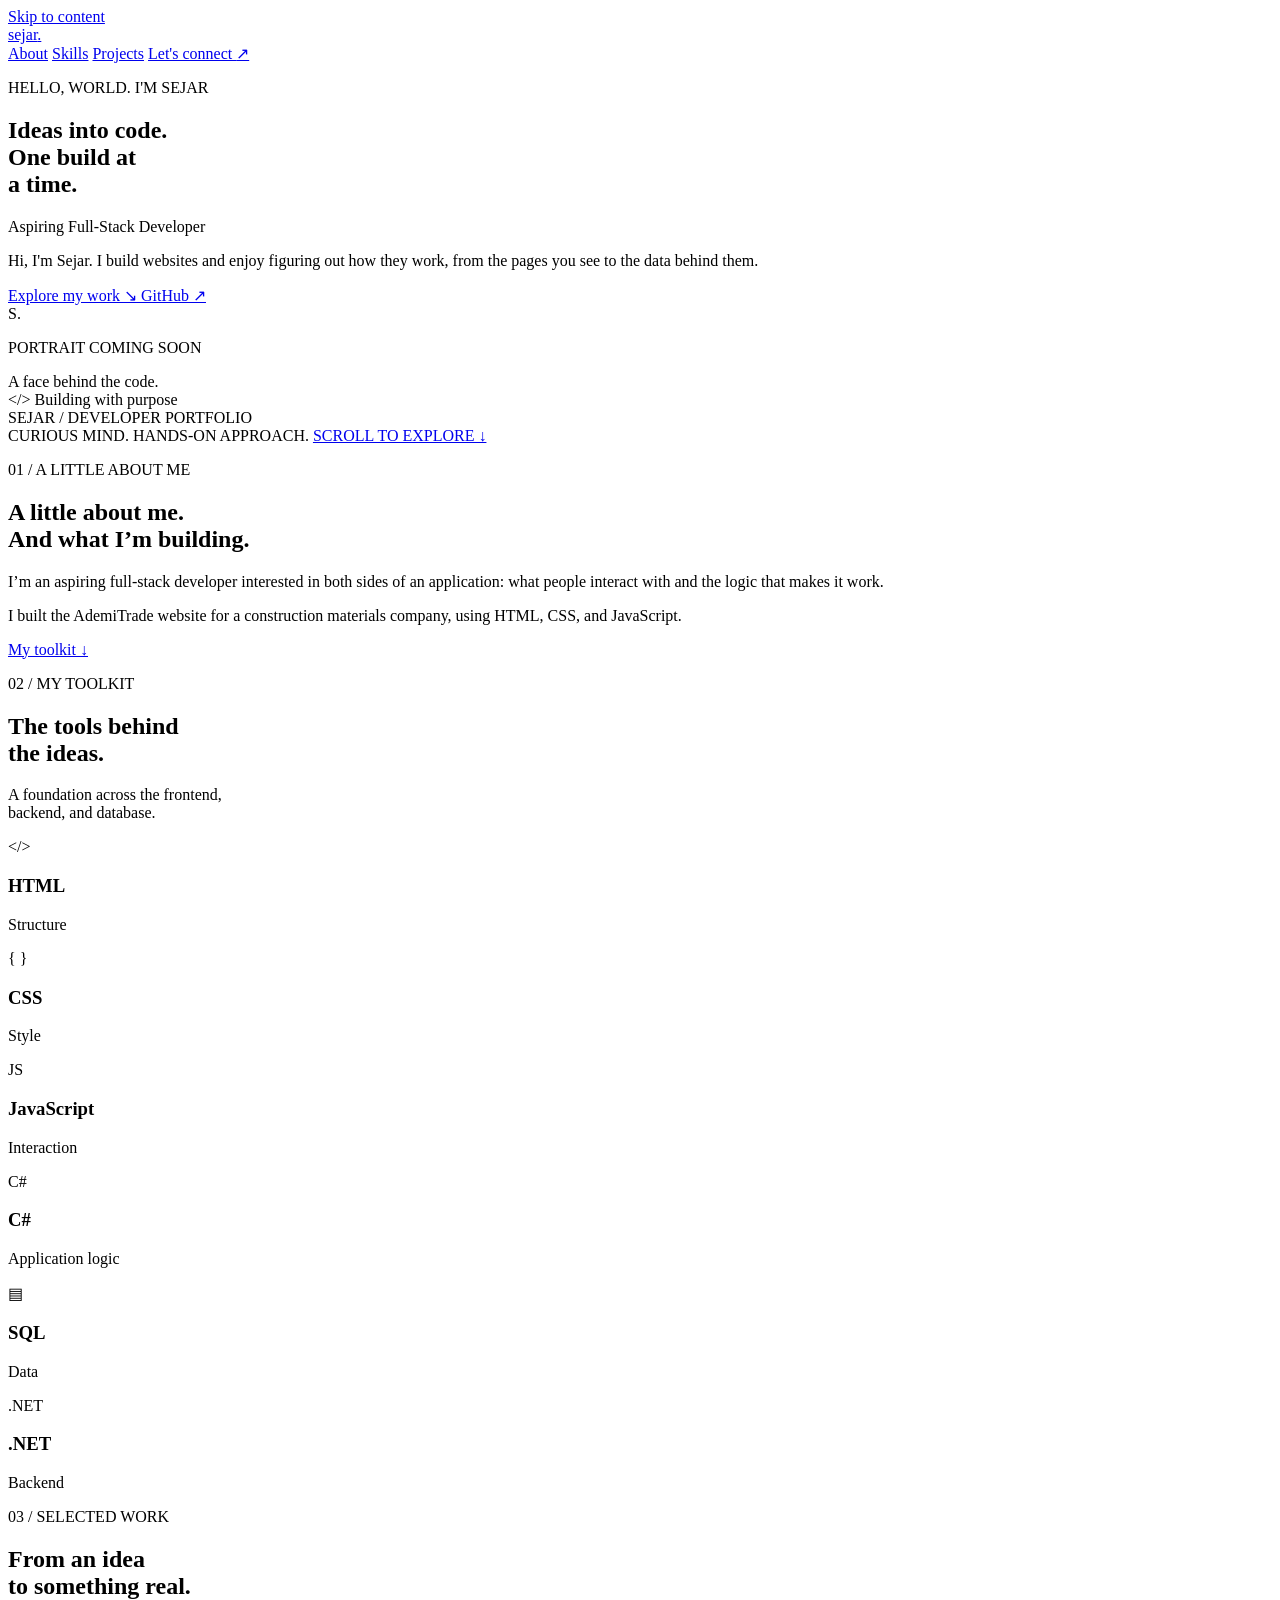
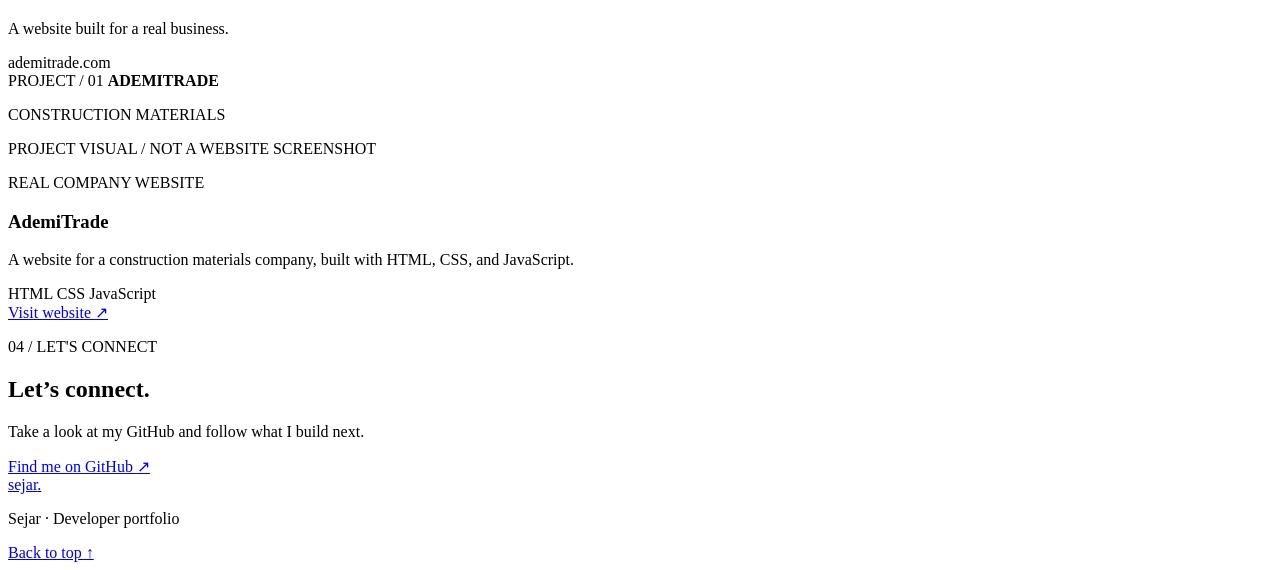
==== index.html @ 9a1b5f5c "Add index.html for portfolio" ====
<!doctype html>
<html lang="en">
  <head>
    <meta charset="UTF-8" />
    <meta name="viewport" content="width=device-width,initial-scale=1" />
    <meta
      name="description"
      content="Sejar | Aspiring Full-Stack Developer. Explore my skills and projects in web and .NET development."
    />
    <meta name="theme-color" content="#09090d" />
    <title>Sejar | Aspiring Full-Stack Developer</title>
    <link rel="stylesheet" href="style.css" />
  </head>
  <body>
    <a class="skip" href="#main">Skip to content</a>
    <header>
      <a class="logo" href="#home" aria-label="Sejar home"
        >sejar<span>.</span>
      </a>
      <nav aria-label="Main navigation">
        <a href="#about">About</a>
        <a href="#skills">Skills</a>
        <a href="#projects">Projects</a>
        <a class="nav-contact" href="#contact"
          >Let's connect <span>↗</span>
        </a>
      </nav>
    </header>
    <main id="main">
      <section class="hero wrap" id="home">
        <div class="hero-copy">
          <p class="eyebrow">
            <span class="dot"> </span> HELLO, WORLD. I'M SEJAR
          </p>
          <h1>
            Ideas into code.<br />
            <span>One build at<br />a time.</span>
          </h1>
          <p class="role">Aspiring Full-Stack Developer</p>
          <p class="intro">
            Hi, I'm Sejar. I build websites and enjoy figuring out how they
            work, from the pages you see to the data behind them.
          </p>
          <div class="actions">
            <a class="button primary" href="#projects"
              >Explore my work <span>↘</span>
            </a>
            <a
              class="text-link"
              href="https://github.com/sejar426"
              target="_blank"
              rel="noopener noreferrer"
              >GitHub ↗</a
            >
          </div>
        </div>
        <div class="portrait-composition">
          <div class="orbit orbit-one"></div>
          <div class="orbit orbit-two"></div>
          <div class="portrait">
            <span class="corner tl"> </span>
            <span class="corner br"> </span>
            <div class="portrait-symbol" aria-hidden="true">
              S<span>.</span>
            </div>
            <p>PORTRAIT COMING SOON</p>
            <span class="portrait-note">A face behind the code.</span>
          </div>
          <div class="float-label">
            <span class="purple">&lt;/&gt;</span> Building with purpose
          </div>
          <span class="coordinate">SEJAR / DEVELOPER PORTFOLIO</span>
        </div>
        <div class="hero-bottom">
          <span>CURIOUS MIND. HANDS-ON APPROACH.</span>
          <a href="#about">SCROLL TO EXPLORE ↓</a>
        </div>
      </section>
      <section class="about wrap section" id="about">
        <div>
          <p class="eyebrow">01 / A LITTLE ABOUT ME</p>
          <h2>
            A little about me.<br />
            <span>And what I’m building.</span>
          </h2>
        </div>
        <div class="about-copy">
          <p>
            I’m an aspiring full-stack developer interested in both sides of an
            application: what people interact with and the logic that makes it
            work.
          </p>
          <p>
            I built the AdemiTrade website for a construction materials company,
            using HTML, CSS, and JavaScript.
          </p>
          <a class="text-link" href="#skills">My toolkit <span>↓</span> </a>
        </div>
      </section>
      <section class="wrap section" id="skills">
        <div class="section-heading">
          <div>
            <p class="eyebrow">02 / MY TOOLKIT</p>
            <h2>
              The tools behind<br />
              <span>the ideas.</span>
            </h2>
          </div>
          <p>A foundation across the frontend,<br />backend, and database.</p>
        </div>
        <div class="skills">
          <div>
            <span class="skill-icon">&lt;/&gt;</span>
            <h3>HTML</h3>
            <p>Structure</p>
          </div>
          <div>
            <span class="skill-icon">{ }</span>
            <h3>CSS</h3>
            <p>Style</p>
          </div>
          <div>
            <span class="skill-icon">JS</span>
            <h3>JavaScript</h3>
            <p>Interaction</p>
          </div>
          <div>
            <span class="skill-icon">C#</span>
            <h3>C#</h3>
            <p>Application logic</p>
          </div>
          <div>
            <span class="skill-icon">▤</span>
            <h3>SQL</h3>
            <p>Data</p>
          </div>
          <div>
            <span class="skill-icon">.NET</span>
            <h3>.NET</h3>
            <p>Backend</p>
          </div>
        </div>
      </section>
      <section class="wrap section" id="projects">
        <div class="section-heading">
          <div>
            <p class="eyebrow">03 / SELECTED WORK</p>
            <h2>
              From an idea<br />
              <span>to something real.</span>
            </h2>
          </div>
          <p>A website built for a real business.</p>
        </div>
        <article class="project">
          <div
            class="project-art trade"
            aria-label="Illustrative AdemiTrade project graphic"
          >
            <div class="browser-bar">
              <i> </i>
              <i> </i>
              <i> </i>
              <span>ademitrade.com</span>
            </div>
            <div class="trade-art">
              <span>PROJECT / 01</span>
              <strong>ADEMI<span>TRADE</span> </strong>
              <div class="material-lines"></div>
              <p>CONSTRUCTION MATERIALS</p>
            </div>
            <span class="art-caption"
              >PROJECT VISUAL / NOT A WEBSITE SCREENSHOT</span
            >
          </div>
          <div class="project-copy">
            <p class="status">
              <span class="dot"> </span> REAL COMPANY WEBSITE
            </p>
            <h3>AdemiTrade</h3>
            <p>
              A website for a construction materials company, built with HTML,
              CSS, and JavaScript.
            </p>
            <div class="tags">
              <span>HTML</span>
              <span>CSS</span>
              <span>JavaScript</span>
            </div>
            <a
              class="text-link"
              href="https://ademitrade.com"
              target="_blank"
              rel="noopener noreferrer"
              >Visit website <span>↗</span>
            </a>
          </div>
        </article>
      </section>
      <section class="contact wrap section" id="contact">
        <p class="eyebrow">04 / LET'S CONNECT</p>
        <h2>Let’s <span>connect.</span></h2>
        <p>Take a look at my GitHub and follow what I build next.</p>
        <a
          class="button primary"
          href="https://github.com/sejar426"
          target="_blank"
          rel="noopener noreferrer"
          >Find me on GitHub <span>↗</span>
        </a>
        <div class="contact-glow" aria-hidden="true"></div>
      </section>
    </main>
    <footer class="wrap">
      <a class="logo" href="#home">sejar<span>.</span> </a>
      <p>Sejar · Developer portfolio</p>
      <a href="#home">Back to top ↑</a>
    </footer>
    <script src="script.js"></script>
  </body>
</html>
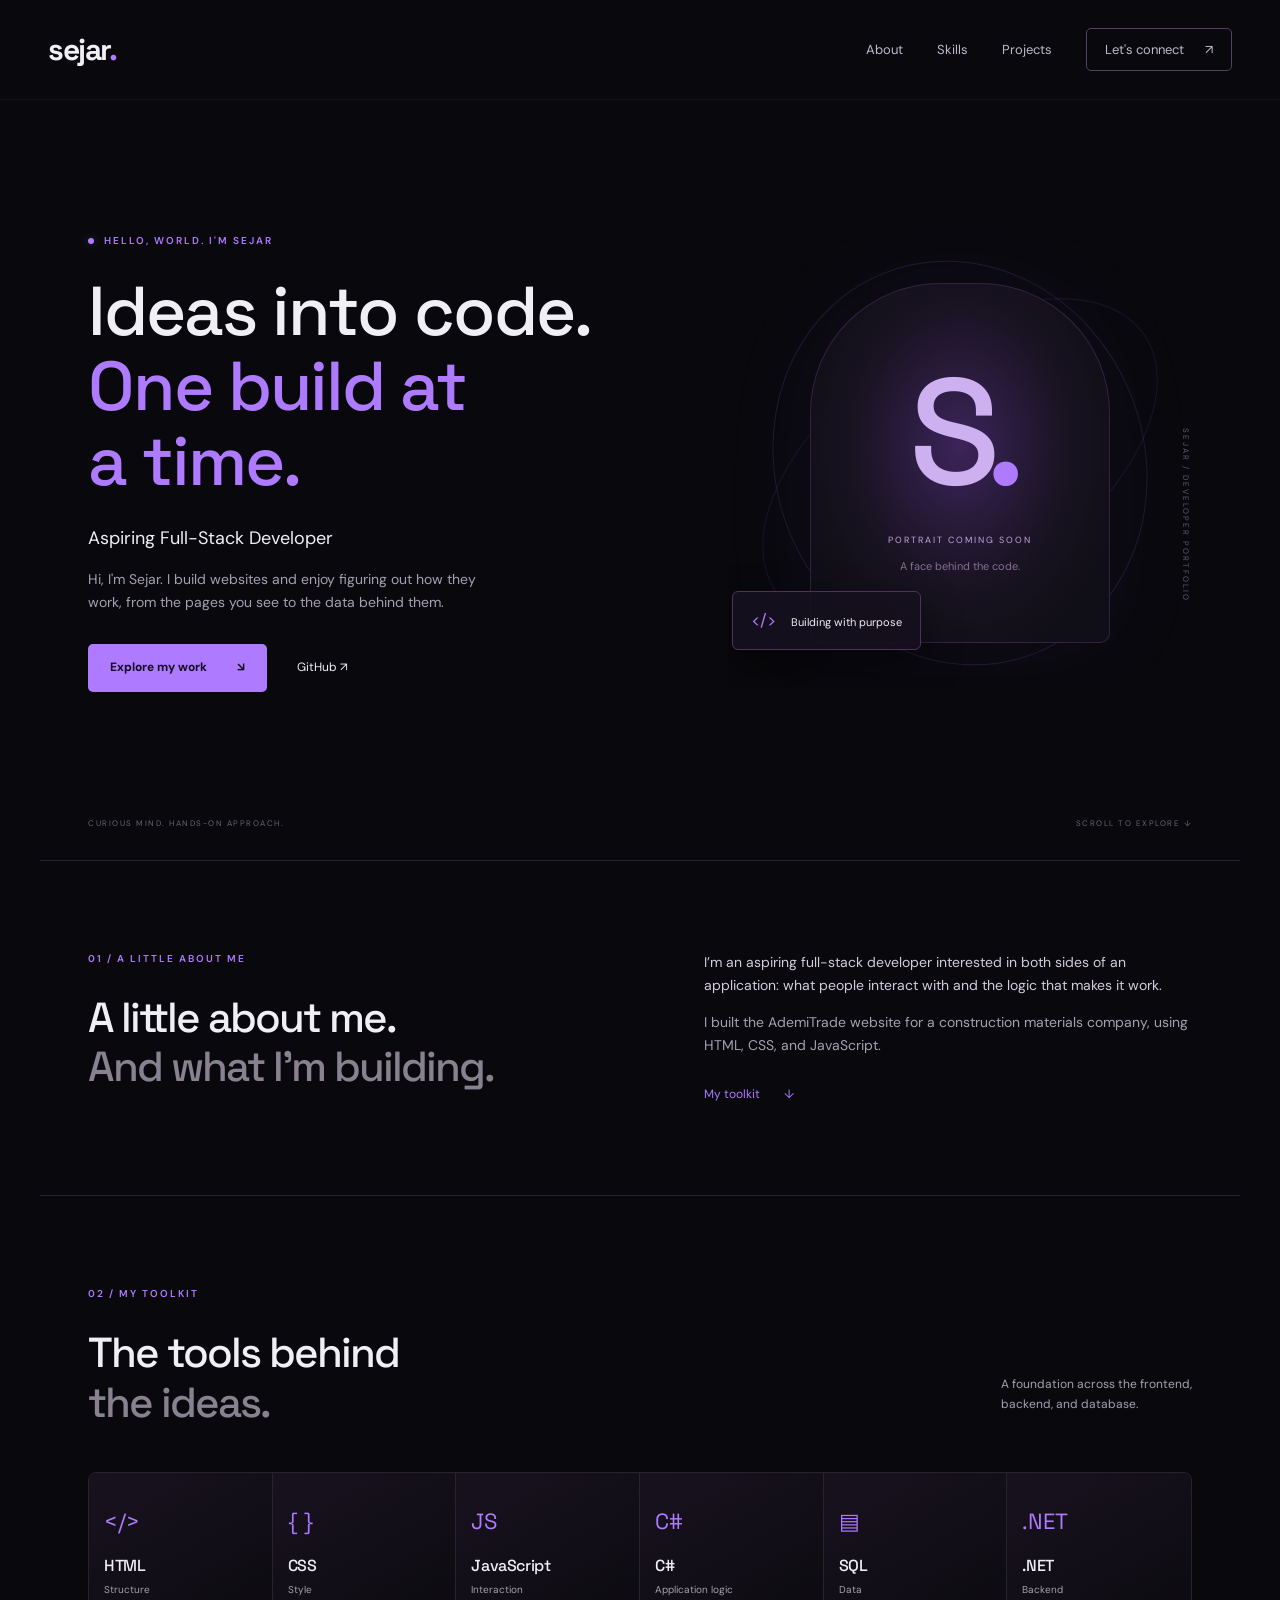
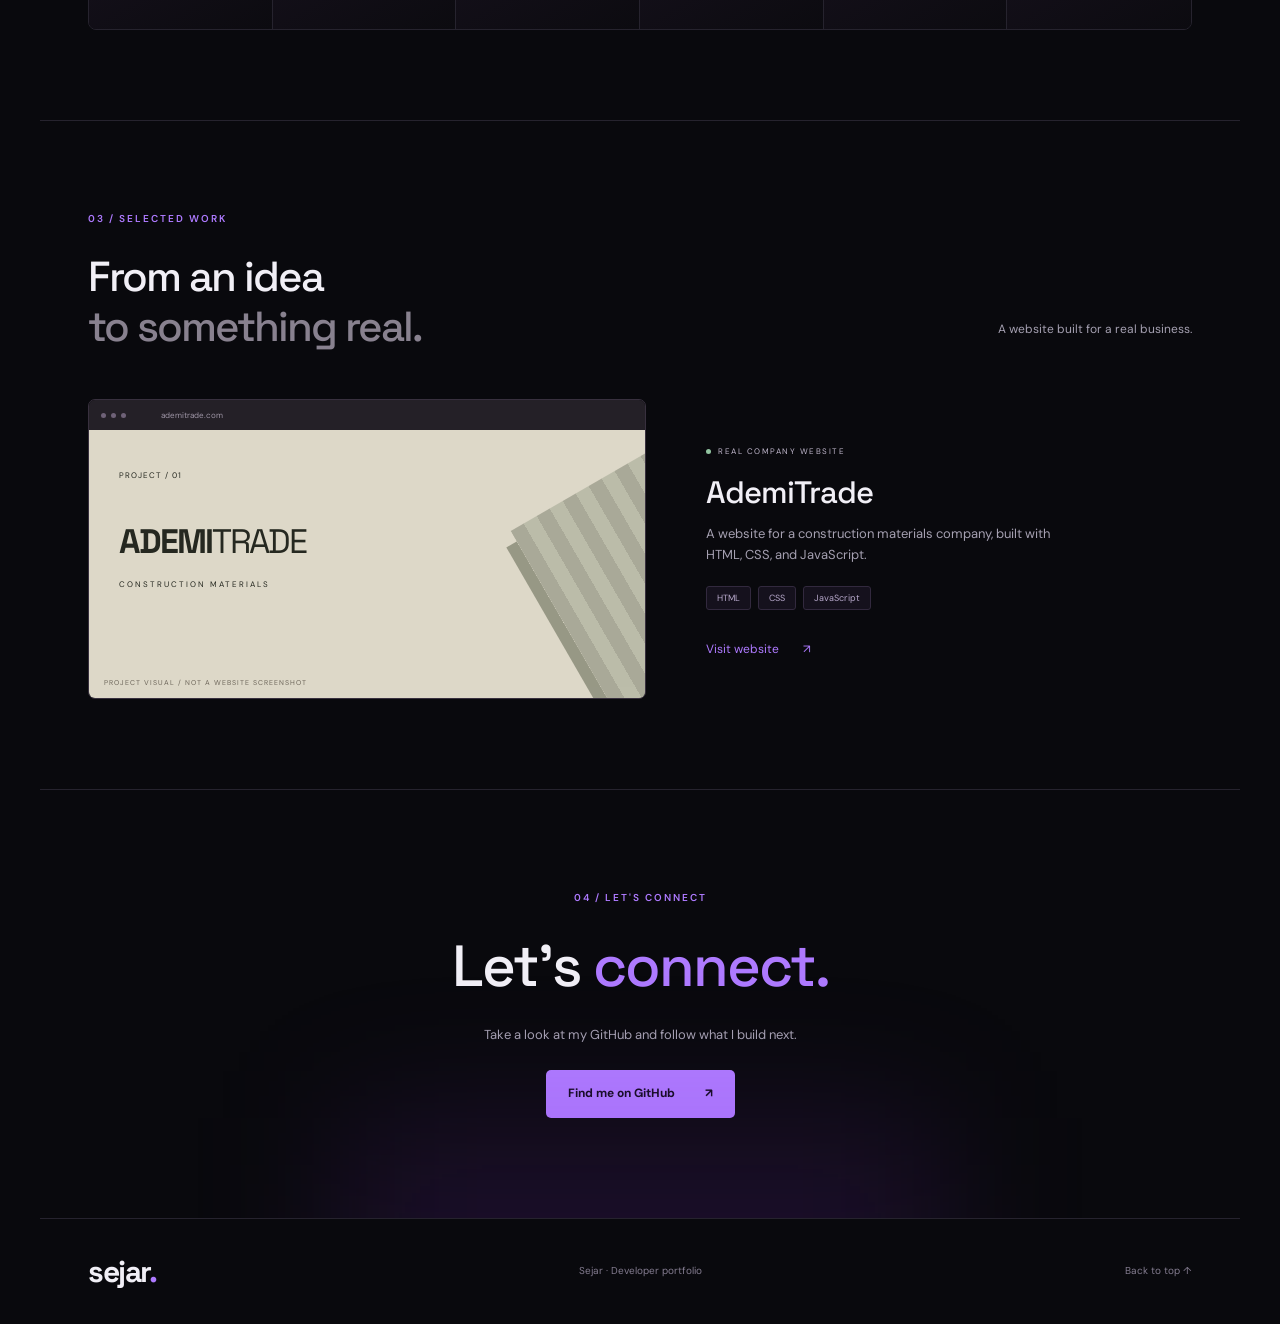
==== commit 9eaa8f67: "Update links for the new GitHub username" ====
--- a/index.html
+++ b/index.html
@@ -47,7 +47,7 @@
             </a>
             <a
               class="text-link"
-              href="https://github.com/sejar426"
+              href="https://github.com/sejardev"
               target="_blank"
               rel="noopener noreferrer"
               >GitHub ↗</a
@@ -203,7 +203,7 @@
         <p>Take a look at my GitHub and follow what I build next.</p>
         <a
           class="button primary"
-          href="https://github.com/sejar426"
+          href="https://github.com/sejardev"
           target="_blank"
           rel="noopener noreferrer"
           >Find me on GitHub <span>↗</span>
--- a/style.css
+++ b/style.css
@@ -0,0 +1,787 @@
+@import url("https://fonts.googleapis.com/css2?family=DM+Sans:wght@400;500;600;700&family=Space+Grotesk:wght@400;500;600;700&display=swap");
+:root {
+  --bg: #09090d;
+  --panel: #111116;
+  --line: #26232e;
+  --purple: #ae7aff;
+  --text: #f1eff6;
+  --muted: #a5a0b1;
+}
+* {
+  box-sizing: border-box;
+}
+html {
+  scroll-behavior: smooth;
+  scroll-padding-top: 90px;
+}
+body {
+  margin: 0;
+  background: var(--bg);
+  color: var(--text);
+  font-family: "DM Sans", sans-serif;
+  line-height: 1.65;
+}
+a {
+  color: inherit;
+  text-decoration: none;
+}
+button,
+a {
+  -webkit-tap-highlight-color: transparent;
+}
+a:focus-visible {
+  outline: 2px solid var(--purple);
+  outline-offset: 6px;
+}
+::selection {
+  background: #7543bb;
+  color: white;
+}
+.wrap {
+  max-width: 1200px;
+  margin: auto;
+  padding-left: 48px;
+  padding-right: 48px;
+}
+header {
+  height: 100px;
+  max-width: 1296px;
+  padding: 0 48px;
+  margin: auto;
+  display: flex;
+  align-items: center;
+  justify-content: space-between;
+  border-bottom: 1px solid #ffffff0b;
+}
+.logo {
+  font-family: "Space Grotesk", sans-serif;
+  font-size: 30px;
+  font-weight: 700;
+  letter-spacing: -1.5px;
+}
+.logo span {
+  color: var(--purple);
+}
+nav {
+  display: flex;
+  gap: 34px;
+  align-items: center;
+  font-size: 13px;
+  color: #c0bacb;
+}
+nav a:hover,
+.text-link:hover,
+footer > a:hover {
+  color: var(--purple);
+}
+.nav-contact {
+  border: 1px solid #51415e;
+  padding: 10px 18px;
+  border-radius: 5px;
+}
+.nav-contact span {
+  margin-left: 18px;
+}
+.hero {
+  min-height: 760px;
+  position: relative;
+  display: grid;
+  grid-template-columns: 1.25fr 1fr;
+  align-items: center;
+  padding-top: 65px;
+  padding-bottom: 100px;
+  gap: 60px;
+}
+.eyebrow {
+  font-size: 10px;
+  font-weight: 600;
+  letter-spacing: 2px;
+  color: var(--purple);
+  display: flex;
+  align-items: center;
+  gap: 10px;
+  margin: 0 0 25px;
+}
+.dot {
+  width: 6px;
+  height: 6px;
+  background: var(--purple);
+  display: inline-block;
+  border-radius: 50%;
+  box-shadow: 0 0 10px #ae7aff55;
+}
+h1,
+h2,
+h3 {
+  font-family: "Space Grotesk", sans-serif;
+  font-weight: 500;
+  line-height: 1.08;
+  margin: 0;
+  letter-spacing: -2px;
+}
+h1 {
+  font-size: clamp(45px, 5.4vw, 70px);
+}
+h1 > span {
+  color: var(--purple);
+}
+.role {
+  font-size: 18px;
+  margin: 26px 0 14px;
+}
+.intro {
+  font-size: 14px;
+  max-width: 410px;
+  color: var(--muted);
+  margin: 0;
+}
+.actions {
+  display: flex;
+  align-items: center;
+  gap: 30px;
+  margin-top: 30px;
+}
+.button {
+  display: inline-flex;
+  align-items: center;
+  justify-content: center;
+  gap: 30px;
+  padding: 14px 22px;
+  border-radius: 5px;
+  font-size: 12px;
+  font-weight: 700;
+  transition:
+    transform 0.2s,
+    box-shadow 0.2s;
+}
+.button:hover {
+  transform: translateY(-3px);
+  box-shadow: 0 8px 30px #9357ec30;
+}
+.primary {
+  background: var(--purple);
+  color: #140b21;
+}
+.text-link {
+  font-size: 12px;
+  display: inline-flex;
+  gap: 24px;
+  align-items: center;
+}
+.portrait-composition {
+  height: 450px;
+  position: relative;
+  display: flex;
+  align-items: center;
+  justify-content: center;
+}
+.portrait {
+  width: 300px;
+  height: 360px;
+  position: relative;
+  background: radial-gradient(
+    ellipse at 50% 45%,
+    #3c245a 0,
+    #191322 50%,
+    #100e16 80%
+  );
+  border: 1px solid #61408766;
+  display: flex;
+  flex-direction: column;
+  align-items: center;
+  justify-content: center;
+  border-radius: 130px 130px 10px 10px;
+  box-shadow: 0 0 100px #8e44ea10;
+}
+.portrait-symbol {
+  font-family: "Space Grotesk", sans-serif;
+  font-weight: 500;
+  font-size: 150px;
+  line-height: 1.1;
+  letter-spacing: -15px;
+  color: #cdb0f0;
+}
+.portrait-symbol span {
+  color: var(--purple);
+}
+.portrait p {
+  font-size: 9px;
+  letter-spacing: 2px;
+  margin-top: 18px;
+  color: #c2a8df;
+}
+.portrait-note {
+  font-size: 11px;
+  color: #847193;
+}
+.orbit {
+  position: absolute;
+  border: 1px solid #a56cf129;
+  width: 410px;
+  height: 410px;
+  border-radius: 50%;
+  transform: rotate(-22deg) scaleX(0.9);
+}
+.orbit-two {
+  width: 450px;
+  height: 250px;
+  transform: rotate(-35deg);
+  border-color: #a56cf11c;
+}
+.float-label {
+  position: absolute;
+  bottom: 38px;
+  left: 4px;
+  background: #15101ee8;
+  border: 1px solid #4d335c;
+  border-radius: 6px;
+  padding: 14px 18px;
+  font-size: 11px;
+  box-shadow: 0 15px 40px #0007;
+  animation: float 6s ease-in-out infinite;
+}
+.purple {
+  color: var(--purple);
+  margin-right: 12px;
+  font-size: 17px;
+}
+.coordinate {
+  position: absolute;
+  right: -30px;
+  top: 190px;
+  writing-mode: vertical-rl;
+  font-size: 8px;
+  letter-spacing: 2px;
+  color: #655770;
+}
+.hero-bottom {
+  position: absolute;
+  bottom: 30px;
+  left: 48px;
+  right: 48px;
+  display: flex;
+  justify-content: space-between;
+  color: #686372;
+  font-size: 8px;
+  letter-spacing: 1.5px;
+}
+.section {
+  padding-top: 90px;
+  padding-bottom: 90px;
+  border-top: 1px solid var(--line);
+}
+h2 {
+  font-size: 42px;
+  line-height: 1.18;
+}
+h2 span {
+  color: #88818f;
+}
+.about {
+  display: grid;
+  grid-template-columns: 1.1fr 1fr;
+  gap: 80px;
+}
+.about-copy {
+  font-size: 14px;
+  color: var(--muted);
+}
+.about-copy p:first-child {
+  margin-top: 0;
+  color: #d2ccdb;
+}
+.about-copy .text-link {
+  color: var(--purple);
+  margin-top: 14px;
+}
+.section-heading {
+  display: flex;
+  align-items: end;
+  justify-content: space-between;
+  margin-bottom: 45px;
+}
+.section-heading > p {
+  color: var(--muted);
+  font-size: 12px;
+}
+.skills {
+  display: grid;
+  grid-template-columns: repeat(6, 1fr);
+  border: 1px solid var(--line);
+  border-radius: 8px;
+  overflow: hidden;
+}
+.skills > div {
+  padding: 30px 15px;
+  border-right: 1px solid var(--line);
+  background: linear-gradient(150deg, #18121f, #0c0b10);
+  transition: background 0.2s;
+}
+.skills > div:hover {
+  background: #21152f;
+}
+.skills > div:last-child {
+  border: 0;
+}
+.skill-icon {
+  height: 40px;
+  display: block;
+  color: var(--purple);
+  font-family: "Space Grotesk", sans-serif;
+  font-size: 22px;
+}
+.skills h3 {
+  font-size: 16px;
+  letter-spacing: -0.4px;
+  margin-top: 14px;
+}
+.skills p {
+  font-size: 10px;
+  color: var(--muted);
+  margin: 8px 0 0;
+}
+.project {
+  display: grid;
+  grid-template-columns: 1.15fr 1fr;
+  gap: 60px;
+  align-items: center;
+  margin-top: 48px;
+}
+.project + .project {
+  margin-top: 70px;
+}
+.project-art {
+  height: 300px;
+  border: 1px solid #38303e;
+  border-radius: 7px;
+  overflow: hidden;
+  position: relative;
+}
+.browser-bar {
+  height: 30px;
+  background: #242027;
+  display: flex;
+  align-items: center;
+  gap: 5px;
+  padding: 0 12px;
+}
+.browser-bar i {
+  height: 5px;
+  width: 5px;
+  background: #6e6177;
+  border-radius: 50%;
+}
+.browser-bar span {
+  font-size: 8px;
+  color: #9f96a7;
+  margin-left: 30px;
+}
+.trade-art {
+  height: 270px;
+  background: #ddd8c8;
+  color: #252820;
+  padding: 30px;
+  position: relative;
+  overflow: hidden;
+}
+.trade-art > span {
+  font-size: 8px;
+  letter-spacing: 1px;
+}
+.trade-art strong {
+  font-family: "Space Grotesk", sans-serif;
+  font-size: 34px;
+  display: block;
+  margin-top: 27px;
+  letter-spacing: -2px;
+}
+.trade-art strong span {
+  font-weight: 400;
+}
+.trade-art p {
+  font-size: 8px;
+  letter-spacing: 2px;
+  position: relative;
+}
+.material-lines {
+  position: absolute;
+  width: 210px;
+  height: 240px;
+  right: -60px;
+  top: 45px;
+  transform: rotate(-30deg);
+  background: repeating-linear-gradient(
+    90deg,
+    #777b69 0 15px,
+    #9ba18b 15px 30px
+  );
+  box-shadow: -12px 12px 0 #535944;
+}
+.art-caption {
+  position: absolute;
+  bottom: 10px;
+  left: 15px;
+  font-size: 7px;
+  letter-spacing: 1px;
+  color: #6d665a;
+}
+.status {
+  font-size: 8px;
+  letter-spacing: 1.5px;
+  display: flex;
+  align-items: center;
+  gap: 7px;
+  color: #c1b8cd;
+  margin-bottom: 18px;
+}
+.status .dot {
+  background: #92c5a1;
+  box-shadow: none;
+  width: 5px;
+  height: 5px;
+}
+.project-copy h3 {
+  font-size: 31px;
+  letter-spacing: -1px;
+}
+.project-copy > p:not(.status) {
+  font-size: 13px;
+  color: var(--muted);
+  max-width: 360px;
+}
+.tags {
+  display: flex;
+  gap: 7px;
+  flex-wrap: wrap;
+  margin: 20px 0 25px;
+}
+.tags span {
+  font-size: 9px;
+  border: 1px solid #32293e;
+  background: #15111d;
+  padding: 4px 10px;
+  border-radius: 3px;
+  color: #b8a9cc;
+}
+.project-copy .text-link {
+  color: var(--purple);
+}
+.contact {
+  text-align: center;
+  position: relative;
+  overflow: hidden;
+  padding-top: 100px;
+  padding-bottom: 100px;
+}
+.contact .eyebrow {
+  justify-content: center;
+}
+.contact h2 {
+  font-size: 58px;
+}
+.contact h2 span {
+  color: var(--purple);
+}
+.contact > p:not(.eyebrow) {
+  font-size: 13px;
+  color: var(--muted);
+  margin: 24px 0;
+}
+.contact-glow {
+  position: absolute;
+  left: 25%;
+  bottom: -200px;
+  width: 50%;
+  height: 300px;
+  background: #7d33c826;
+  filter: blur(70px);
+  pointer-events: none;
+}
+footer {
+  display: flex;
+  align-items: center;
+  justify-content: space-between;
+  border-top: 1px solid var(--line);
+  padding-top: 28px !important;
+  padding-bottom: 28px !important;
+}
+footer p,
+footer > a:last-child {
+  font-size: 10px;
+  color: #847c90;
+}
+.skip {
+  position: absolute;
+  top: -100px;
+  left: 20px;
+  background: var(--purple);
+  color: black;
+  padding: 10px;
+  z-index: 20;
+}
+.skip:focus {
+  top: 10px;
+}
+@keyframes float {
+  50% {
+    transform: translateY(-8px);
+  }
+}
+@media (min-width: 800px) {
+  .hero-copy {
+    animation: arrive 0.7s ease both;
+  }
+  .portrait-composition {
+    animation: arrive 1s ease both;
+  }
+  @keyframes arrive {
+    from {
+      opacity: 0;
+      transform: translateY(15px);
+    }
+    to {
+      opacity: 1;
+      transform: none;
+    }
+  }
+}
+@media (max-width: 900px) {
+  .wrap {
+    padding-left: 28px;
+    padding-right: 28px;
+  }
+  header {
+    padding: 0 28px;
+  }
+  .hero {
+    gap: 15px;
+  }
+  .portrait {
+    width: 240px;
+    height: 320px;
+  }
+  .orbit {
+    width: 310px;
+    height: 350px;
+  }
+  .orbit-two {
+    width: 340px;
+    height: 220px;
+  }
+  .coordinate {
+    right: -10px;
+  }
+  .about {
+    gap: 35px;
+  }
+  .project {
+    gap: 30px;
+  }
+  .skills {
+    grid-template-columns: repeat(3, 1fr);
+  }
+  .skills > div:nth-child(3) {
+    border-right: 0;
+  }
+  .skills > div:nth-child(-n + 3) {
+    border-bottom: 1px solid var(--line);
+  }
+}
+@media (max-width: 760px) {
+  header {
+    height: 80px;
+    padding: 0 22px;
+  }
+  nav {
+    gap: 17px;
+    font-size: 11px;
+  }
+  .nav-contact {
+    padding: 7px 10px;
+  }
+  .nav-contact span {
+    display: none;
+  }
+  nav a:first-child {
+    display: none;
+  }
+  .wrap {
+    padding-left: 24px;
+    padding-right: 24px;
+  }
+  .hero {
+    grid-template-columns: 1fr;
+    padding-top: 48px;
+    padding-bottom: 80px;
+    gap: 10px;
+  }
+  .hero h1 {
+    font-size: 53px;
+  }
+  .role {
+    font-size: 16px;
+  }
+  .intro {
+    font-size: 13px;
+  }
+  .portrait-composition {
+    height: 390px;
+    margin-top: 30px;
+  }
+  .portrait {
+    width: 260px;
+    height: 320px;
+  }
+  .float-label {
+    left: 5%;
+    bottom: 15px;
+  }
+  .coordinate {
+    right: 0;
+  }
+  .hero-bottom {
+    left: 24px;
+    right: 24px;
+    font-size: 6px;
+    letter-spacing: 1px;
+    bottom: 22px;
+  }
+  .section {
+    padding-top: 60px;
+    padding-bottom: 60px;
+  }
+  .about {
+    grid-template-columns: 1fr;
+    gap: 28px;
+  }
+  h2 {
+    font-size: 32px;
+  }
+  .section-heading {
+    display: block;
+    margin-bottom: 30px;
+  }
+  .section-heading > p {
+    margin-top: 22px;
+  }
+  .project {
+    grid-template-columns: 1fr;
+    gap: 25px;
+  }
+  .project-art {
+    height: 270px;
+  }
+  .project + .project {
+    margin-top: 55px;
+  }
+  .project-copy h3 {
+    font-size: 29px;
+  }
+  .contact h2 {
+    font-size: 43px;
+  }
+  .skills > div {
+    padding: 24px 15px;
+  }
+  footer {
+    flex-wrap: wrap;
+    gap: 15px;
+  }
+  footer p {
+    order: 3;
+    width: 100%;
+    margin: 0;
+  }
+  footer > a:last-child {
+    margin-left: auto;
+  }
+  .eyebrow {
+    font-size: 9px;
+    letter-spacing: 1.5px;
+  }
+}
+@media (prefers-reduced-motion: reduce) {
+  html {
+    scroll-behavior: auto;
+  }
+  *,
+  *::before,
+  *::after {
+    animation: none !important;
+    transition: none !important;
+  }
+}
+/* Keep decorative elements contained at narrow widths. */
+.portrait-composition {
+  min-width: 0;
+  overflow: clip;
+}
+.hero-copy,
+.project-copy {
+  min-width: 0;
+}
+.coordinate {
+  right: 0;
+}
+nav a[aria-current="location"] {
+  color: var(--purple);
+}
+@media (max-width: 760px) {
+  .hero h1 {
+    font-size: clamp(42px, 11vw, 53px);
+  }
+  .hero {
+    min-width: 0;
+  }
+  .portrait-composition {
+    margin-left: -10px;
+    margin-right: -10px;
+  }
+  .hero-bottom {
+    flex-wrap: wrap;
+    gap: 10px;
+  }
+  .project-copy > p:not(.status) {
+    font-size: 14px;
+  }
+}
+@media (max-width: 400px) {
+  .skills {
+    grid-template-columns: repeat(2, minmax(0, 1fr));
+  }
+  .skills > div {
+    border-bottom: 1px solid var(--line);
+  }
+  .skills > div:nth-child(3) {
+    border-right: 1px solid var(--line);
+  }
+  .skills > div:nth-child(2n) {
+    border-right: 0;
+  }
+  .skills > div:nth-last-child(-n + 2) {
+    border-bottom: 0;
+  }
+  .actions {
+    gap: 24px;
+  }
+  .portrait {
+    max-width: 90%;
+  }
+  .tags span {
+    font-size: 10px;
+  }
+}
+.trade-art strong,
+.trade-art > p {
+  position: relative;
+  z-index: 1;
+}
+.material-lines {
+  width: 160px;
+  right: -75px;
+  opacity: 0.5;
+}
+.art-caption {
+  z-index: 2;
+}
+
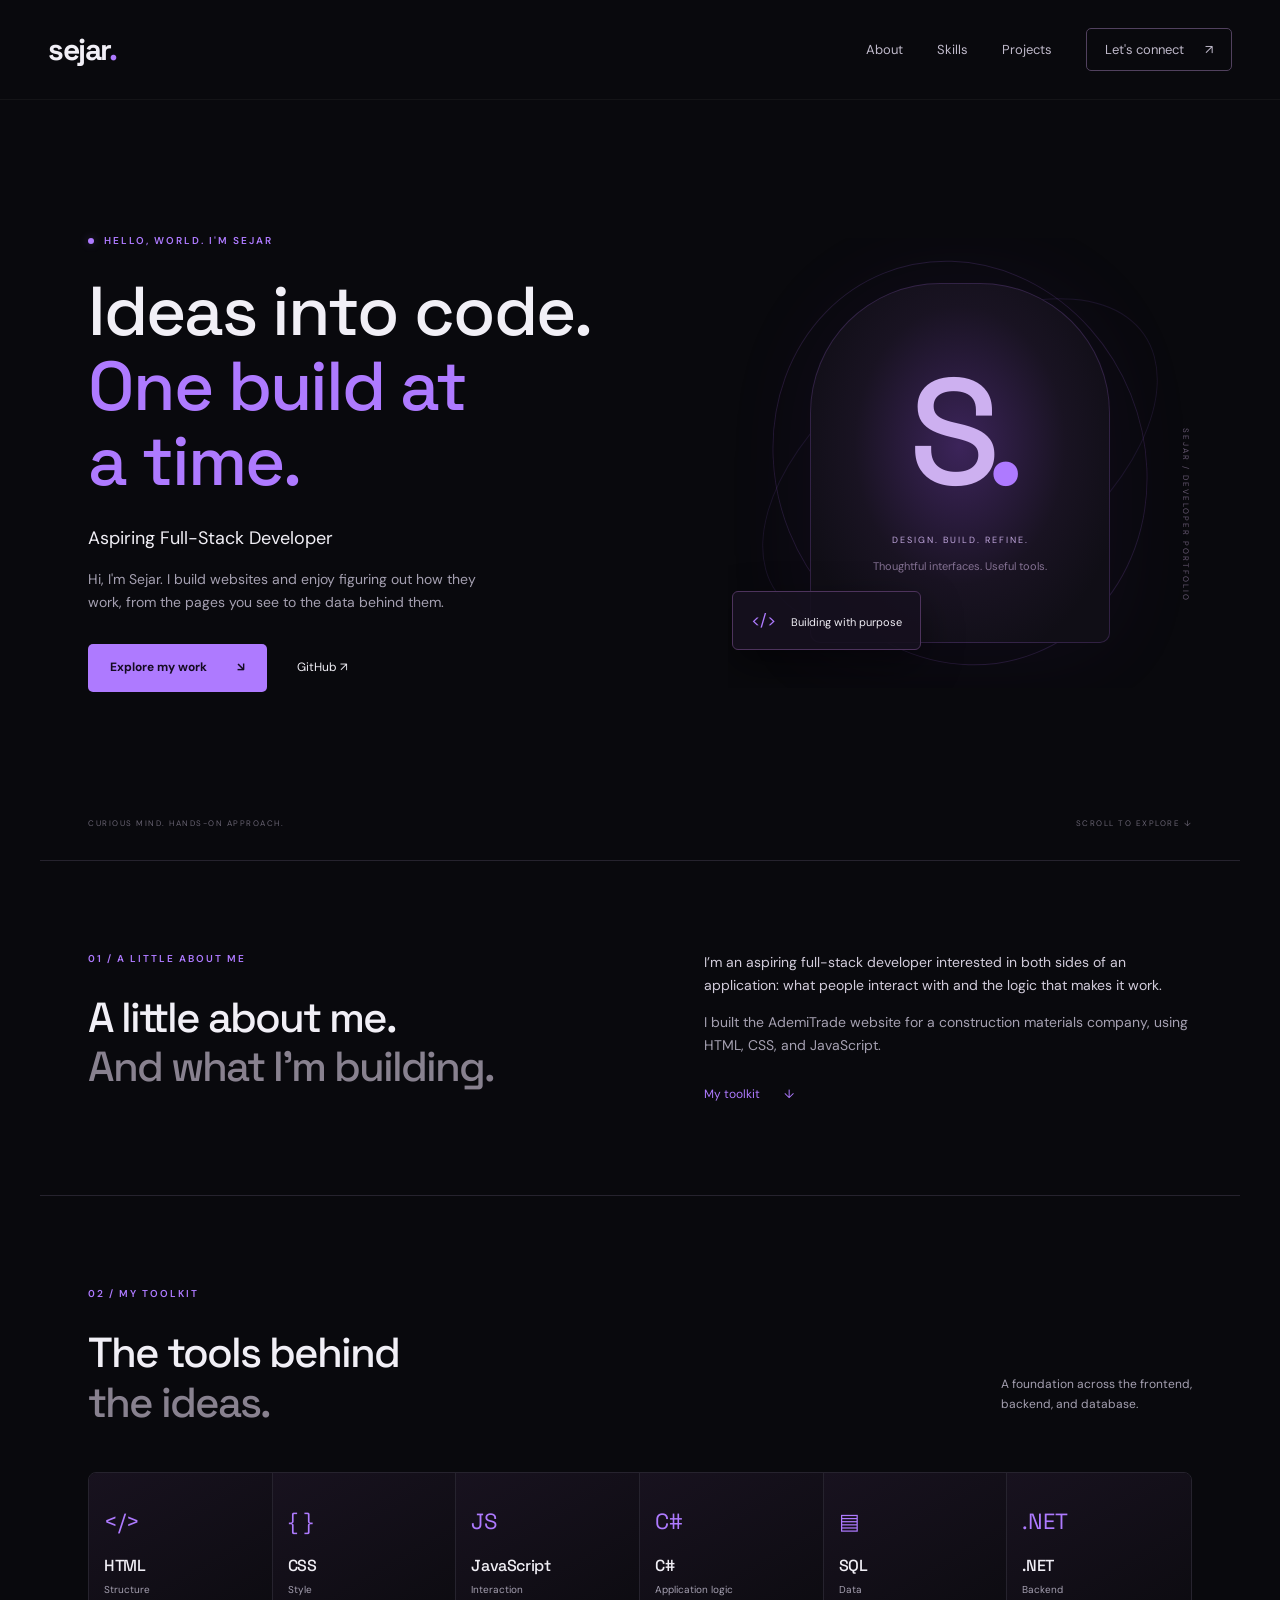
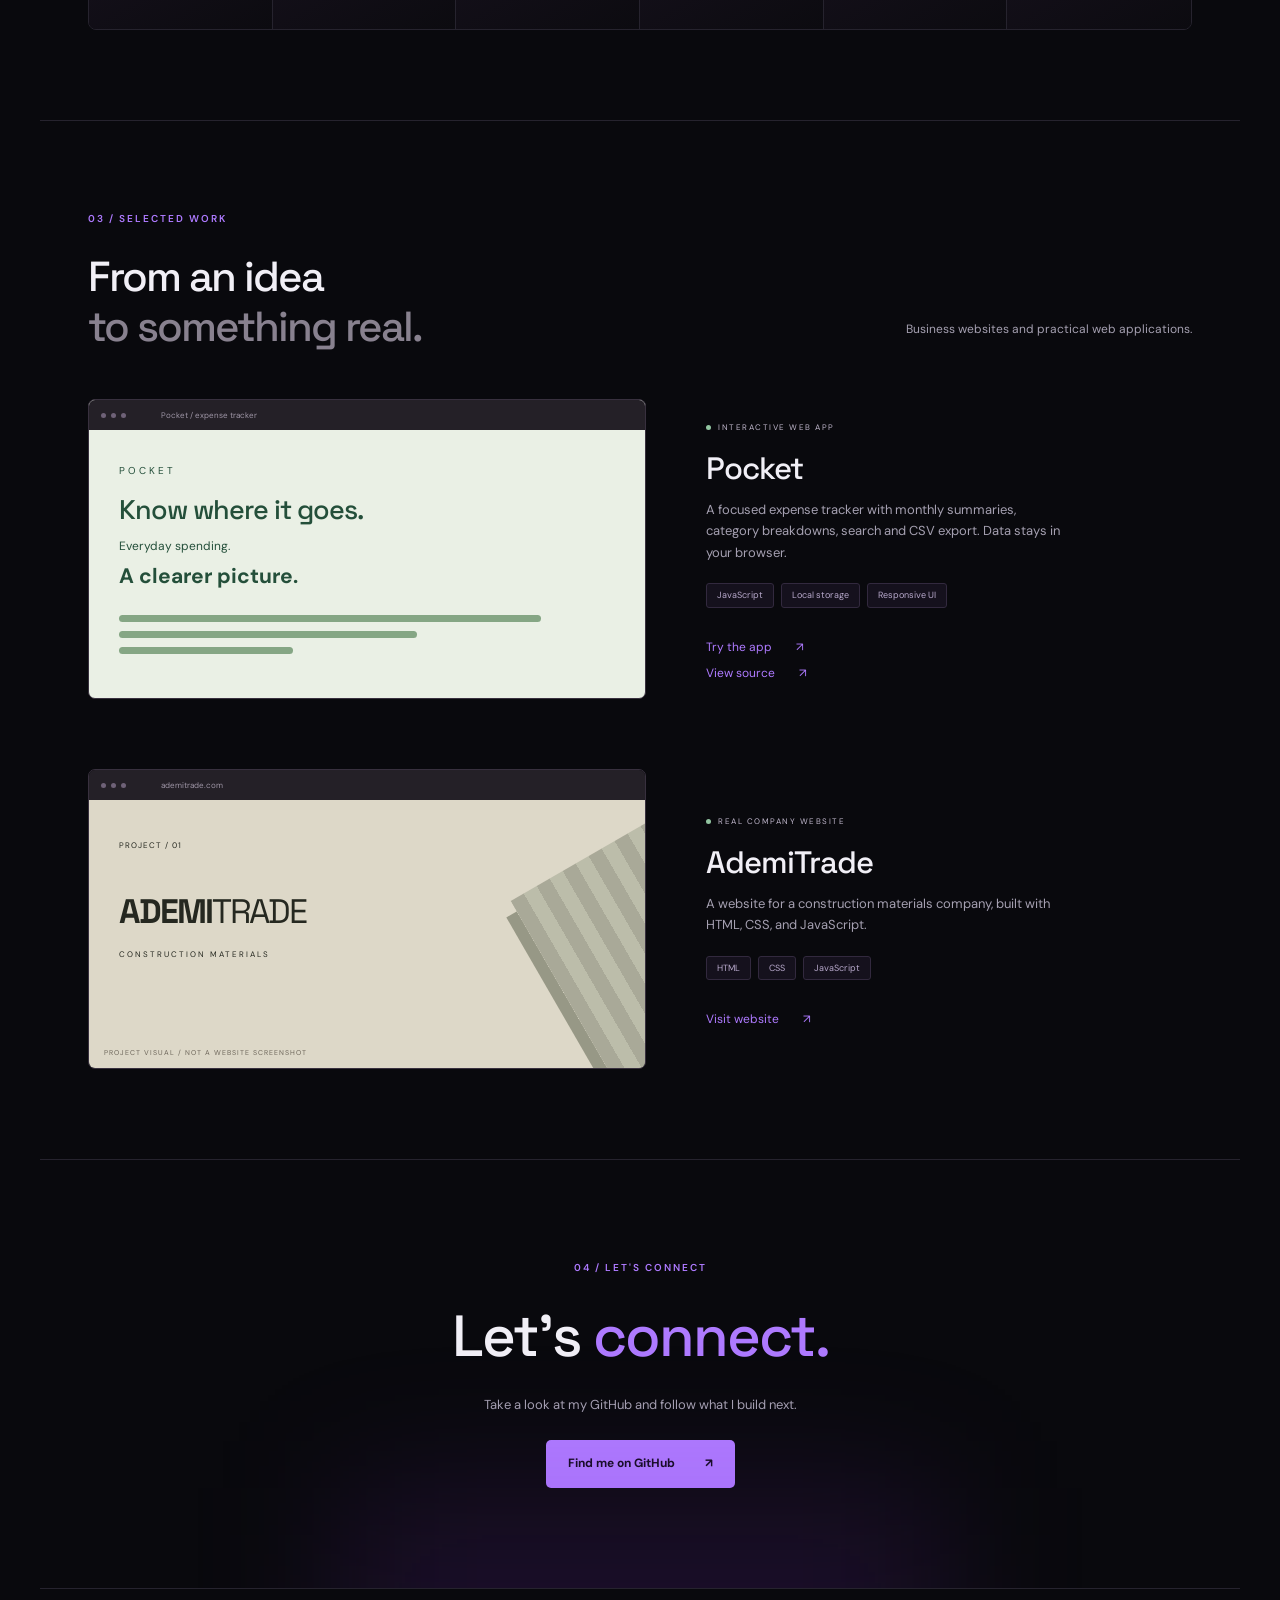
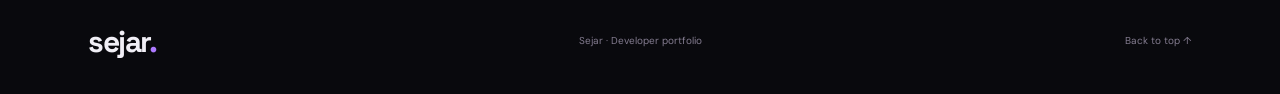
==== commit c50d6162: "Add Pocket expense tracker and improve portfolio presentation" ====
--- a/index.html
+++ b/index.html
@@ -63,8 +63,8 @@
             <div class="portrait-symbol" aria-hidden="true">
               S<span>.</span>
             </div>
-            <p>PORTRAIT COMING SOON</p>
-            <span class="portrait-note">A face behind the code.</span>
+            <p>DESIGN. BUILD. REFINE.</p>
+            <span class="portrait-note">Thoughtful interfaces. Useful tools.</span>
           </div>
           <div class="float-label">
             <span class="purple">&lt;/&gt;</span> Building with purpose
@@ -150,8 +150,15 @@
               <span>to something real.</span>
             </h2>
           </div>
-          <p>A website built for a real business.</p>
-        </div>
+          <p>Business websites and practical web applications.</p>
+        </div>
+        <article class="project">
+          <div class="project-art pocket-art" aria-label="Illustrative Pocket expense tracker preview">
+            <div class="browser-bar"><i></i><i></i><i></i><span>Pocket / expense tracker</span></div>
+            <div class="pocket-preview"><span>POCKET</span><h3>Know where it goes.</h3><div class="pocket-preview-total">Everyday spending.<br><strong>A clearer picture.</strong></div><div class="preview-bars"><i></i><i></i><i></i></div></div>
+          </div>
+          <div class="project-copy"><p class="status"><span class="dot"></span> INTERACTIVE WEB APP</p><h3>Pocket</h3><p>A focused expense tracker with monthly summaries, category breakdowns, search and CSV export. Data stays in your browser.</p><div class="tags"><span>JavaScript</span><span>Local storage</span><span>Responsive UI</span></div><a class="text-link" href="pocket/">Try the app <span>↗</span></a><br><a class="text-link" href="https://github.com/sejardev/sejar-portfolio/tree/main/pocket">View source <span>↗</span></a></div>
+        </article>
         <article class="project">
           <div
             class="project-art trade"
@@ -219,4 +226,3 @@
     <script src="script.js"></script>
   </body>
 </html>
-
--- a/style.css
+++ b/style.css
@@ -784,4 +784,5 @@
 .art-caption {
   z-index: 2;
 }
-
+
+.pocket-art{background:#eaf0e5;color:#244f3a}.pocket-preview{padding:26px 30px}.pocket-preview>span{font-size:10px;letter-spacing:3px}.pocket-preview h3{font-size:27px;letter-spacing:-1px;margin:12px 0}.pocket-preview-total{font-size:12px;line-height:1.8}.pocket-preview-total strong{font-size:21px}.preview-bars{display:grid;gap:9px;margin-top:20px}.preview-bars i{display:block;background:#85a684;height:7px;border-radius:6px;width:85%}.preview-bars i:nth-child(2){width:60%}.preview-bars i:nth-child(3){width:35%}
